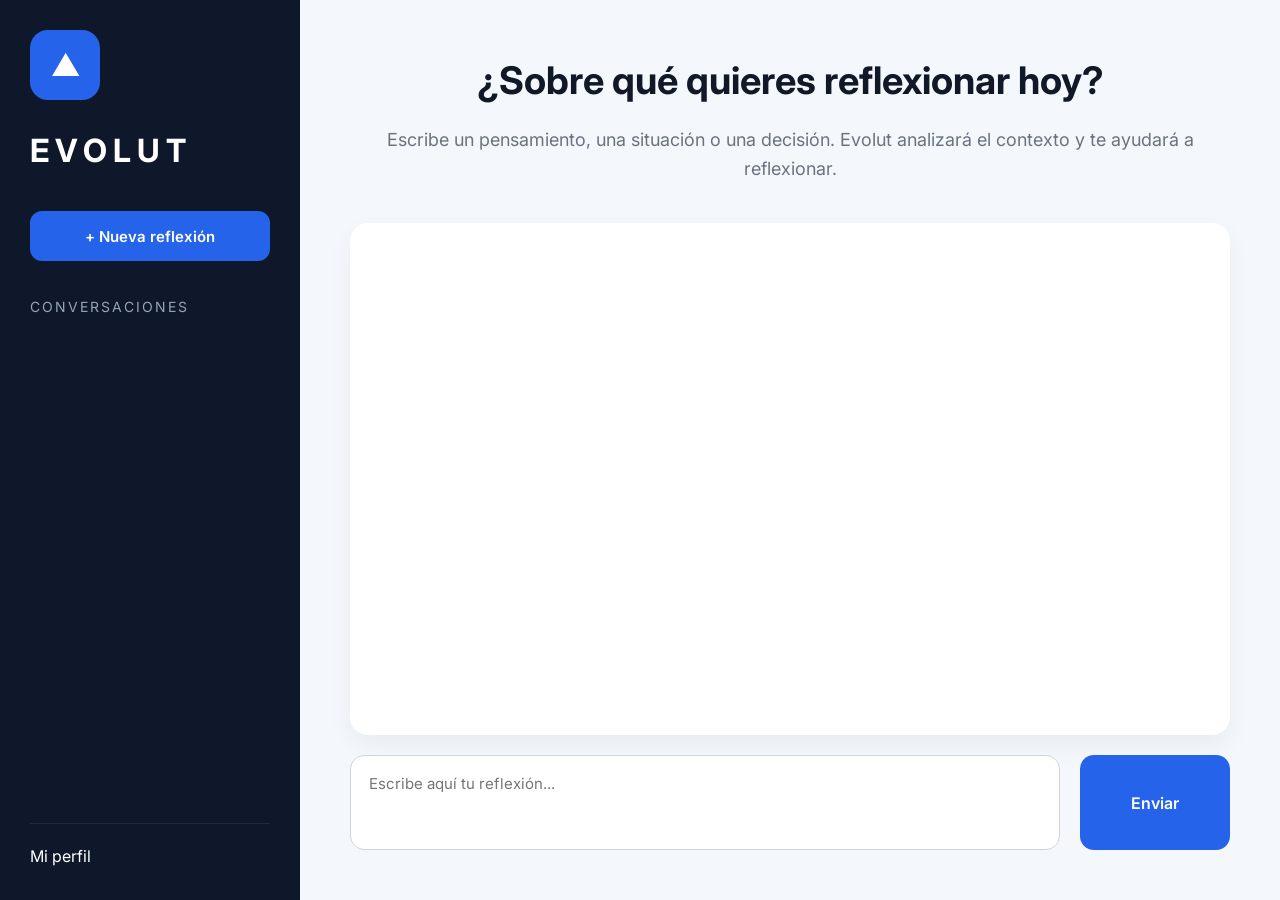
==== frontend/pages/home.html @ 34741751 "Versión 1.0 lista para despliegue" ====
<!DOCTYPE html>
<html lang="es">

<head>

    <meta charset="UTF-8">

    <meta name="viewport"
          content="width=device-width, initial-scale=1.0">

    <title>Evolut</title>

    <link rel="stylesheet" href="../css/global.css">
    <link rel="stylesheet" href="../css/components.css">
    <link rel="stylesheet" href="../css/home.css">

</head>

<body>

<div class="layout">

    <!--====================================
                SIDEBAR
    =====================================-->

    <aside class="sidebar">

        <div class="sidebar-top">

            <div class="logo">

                ▲

            </div>

            <h2>

                EVOLUT

            </h2>

            <button id="btnNueva">

                + Nueva reflexión

            </button>

            <div class="section-title">

                Conversaciones

            </div>

            <div id="listaConversaciones">

            </div>

        </div>

        <div class="sidebar-footer">

            <a href="profile.html">

                Mi perfil

            </a>

        </div>

    </aside>

    <!--====================================
                CONTENIDO
    =====================================-->

    <main class="content">

        <div class="welcome">

            <h1>

                ¿Sobre qué quieres reflexionar hoy?

            </h1>

            <p>

                Escribe un pensamiento, una situación o una decisión.
                Evolut analizará el contexto y te ayudará a reflexionar.

            </p>

        </div>

        <div
            id="chatArea"
            class="chat-area">

        </div>

        <form id="formMensaje">

            <textarea
                id="mensaje"
                placeholder="Escribe aquí tu reflexión..."
                rows="3"></textarea>

            <button
                type="submit">

                Enviar

            </button>

        </form>

    </main>

</div>

<!--====================================
            MODAL CATEGORÍAS
=====================================-->

<div id="modalCategoria" class="modal">

    <div class="modal-content">

        <h2>

            Nueva reflexión

        </h2>

        <p>

            Selecciona el área sobre la que deseas reflexionar.

        </p>

        <select id="categoriaSelect">

</select>

        <button id="btnContinuar">

            Continuar

        </button>

    </div>

</div>

<script src="../js/api.js"></script>
<script src="../js/home.js"></script>
<script src="../js/chat.js"></script>

</body>

</html>
---- frontend/css/global.css ----
@import url("https://fonts.googleapis.com/css2?family=Inter:wght@300;400;500;600;700&display=swap");
@import url("variables.css");

*{
    margin: 0;
    padding: 0;
    box-sizing: border-box;
}

html{
    scroll-behavior: smooth;
}

body{

    min-height: 100vh;

    background: var(--color-background);

    color: var(--color-text);

    font-family: var(--font-family);

    line-height: 1.6;

}

a{

    text-decoration: none;

    color: inherit;

}

ul{

    list-style: none;

}

button{

    border: none;

    outline: none;

    cursor: pointer;

    font-family: inherit;

    transition: var(--transition);

}

input,
textarea{

    border: none;

    outline: none;

    font-family: inherit;

}

img{

    display: block;

    max-width: 100%;

}

.container{

    width: min(1100px, 90%);

    margin: auto;

}
---- frontend/css/components.css ----
@import url("variables.css");

/*==================================
    BOTÓN PRINCIPAL
==================================*/

.btn-primary{

    background: var(--color-primary);

    color: white;

    padding: .9rem 1.4rem;

    border-radius: var(--radius-md);

    font-weight: 600;

    transition: var(--transition);

}

.btn-primary:hover{

    background: var(--color-primary-hover);

}


/*==================================
    BOTÓN SECUNDARIO
==================================*/

.btn-secondary{

    background: white;

    color: var(--color-primary);

    border: 1px solid var(--color-primary);

    padding: .9rem 1.4rem;

    border-radius: var(--radius-md);

    font-weight: 600;

    transition: var(--transition);

}

.btn-secondary:hover{

    background: #eef4ff;

}


/*==================================
    INPUT
==================================*/

.input{

    width:100%;

    padding:1rem;

    border:1px solid var(--color-border);

    border-radius:var(--radius-md);

    background:white;

    font-size:1rem;

    transition:var(--transition);

}

.input:focus{

    border-color:var(--color-primary);

    box-shadow:0 0 0 4px rgba(37,99,235,.12);

}


/*==================================
    CARD
==================================*/

.card{

    background:var(--color-surface);

    border-radius:var(--radius-lg);

    padding:2rem;

    box-shadow:var(--shadow-md);

}


/*==================================
    TÍTULOS
==================================*/

.title{

    font-size:2rem;

    font-weight:700;

    margin-bottom:.5rem;

}

.subtitle{

    color:var(--color-text-light);

    margin-bottom:2rem;

}


/*==================================
    ESPACIADO
==================================*/

.mt-1{

    margin-top:1rem;

}

.mt-2{

    margin-top:2rem;

}

.mt-3{

    margin-top:3rem;

}

.mb-1{

    margin-bottom:1rem;

}

.mb-2{

    margin-bottom:2rem;

}

.text-center{

    text-align:center;

}
---- frontend/css/home.css ----
@import url("variables.css");

*{
    margin:0;
    padding:0;
    box-sizing:border-box;
}

body{

    font-family:var(--font-family);

    background:#F4F7FB;

    height:100vh;

    overflow:hidden;

}

/*======================================
    LAYOUT
======================================*/

.layout{

    display:flex;

    height:100vh;

}

/*======================================
    SIDEBAR
======================================*/

.sidebar{

    width:300px;

    background:#0F172A;

    color:white;

    display:flex;

    flex-direction:column;

    justify-content:space-between;

    padding:30px;

}

.logo{

    width:70px;

    height:70px;

    border-radius:18px;

    background:#2563EB;

    display:flex;

    justify-content:center;

    align-items:center;

    font-size:30px;

    margin-bottom:25px;

}

.sidebar h2{

    font-size:32px;

    letter-spacing:6px;

    margin-bottom:35px;

}

#btnNueva{

    width:100%;

    height:50px;

    border:none;

    border-radius:12px;

    background:#2563EB;

    color:white;

    font-size:15px;

    font-weight:600;

    cursor:pointer;

    transition:.2s;

    margin-bottom:35px;

}

#btnNueva:hover{

    background:#1D4ED8;

}

.section-title{

    color:#94A3B8;

    margin-bottom:15px;

    font-size:14px;

    text-transform:uppercase;

    letter-spacing:2px;

}

.conversation{

    padding:14px 16px;

    border-radius:10px;

    cursor:pointer;

    margin-bottom:10px;

    transition:.2s;

}

.conversation:hover{

    background:#1E293B;

}

.conversation.active{

    background:#2563EB;

}

.sidebar-footer{

    border-top:1px solid rgba(255,255,255,.08);

    padding-top:20px;

}

.sidebar-footer a{

    color:white;

    text-decoration:none;

}

/*======================================
    CONTENIDO
======================================*/

.content{

    flex:1;

    display:flex;

    flex-direction:column;

    padding:50px;

}

.welcome{

    text-align:center;

    margin-bottom:40px;

}

.welcome h1{

    font-size:38px;

    color:#111827;

    margin-bottom:15px;

}

.welcome p{

    color:#6B7280;

    font-size:18px;

}

/*======================================
    CHAT
======================================*/

.chat-area{

    flex:1;

    background:white;

    border-radius:18px;

    padding:25px;

    overflow-y:auto;

    box-shadow:0 10px 25px rgba(0,0,0,.05);

}

/*======================================
    FORMULARIO
======================================*/

#formMensaje{

    display:flex;

    gap:20px;

    margin-top:20px;

}

#mensaje{

    flex:1;

    resize:none;

    border:1px solid #D1D5DB;

    border-radius:14px;

    padding:18px;

    font-size:15px;

    outline:none;

}

#mensaje:focus{

    border-color:#2563EB;

}

#formMensaje button{

    width:150px;

    border:none;

    border-radius:14px;

    background:#2563EB;

    color:white;

    font-size:16px;

    font-weight:600;

    cursor:pointer;

    transition:.2s;

}

#formMensaje button:hover{

    background:#1D4ED8;

}

/*======================================
    MENSAJES DEL CHAT
======================================*/

.mensaje{
    display:flex;
    margin-bottom:20px;
    width:100%;
}
.mensaje.usuario{
    justify-content:flex-end;
}
.mensaje.ia{
    justify-content:flex-start;
}
.burbuja{
    max-width:75%;
    padding:16px 18px;
    border-radius:18px;
    line-height:1.6;
    font-size:15px;
    white-space:pre-wrap;
    word-wrap:break-word;
    box-shadow:0 2px 8px rgba(0,0,0,.08);
}
.usuario .burbuja{
    background:#2563EB;
    color:white;
    border-bottom-right-radius:6px;
}
.ia .burbuja{
    background:#F3F4F6;
    color:#111827;
    border-bottom-left-radius:6px;
}
.chat-area{
    display:flex;
    flex-direction:column;
    gap:10px;
}

/*======================================
    MODAL CATEGORÍAS
======================================*/

.modal{

    position:fixed;

    top:0;
    left:0;

    width:100%;
    height:100%;

    background:rgba(0,0,0,.45);

    display:none;

    justify-content:center;
    align-items:center;

    z-index:999;

}

.modal.active{

    display:flex;

}

.modal-content{

    width:420px;

    background:white;

    border-radius:18px;

    padding:30px;

    box-shadow:0 20px 50px rgba(0,0,0,.2);

}

.modal-content h2{

    margin-bottom:10px;

}

.modal-content p{

    margin-bottom:20px;

    color:#6B7280;

}

#categoriaSelect{

    width:100%;

    height:50px;

    border:1px solid #D1D5DB;

    border-radius:10px;

    padding:0 15px;

    margin-bottom:20px;

    font-size:15px;

}

#btnContinuar{

    width:100%;

    height:50px;

    border:none;

    border-radius:10px;

    background:#2563EB;

    color:white;

    font-size:16px;

    cursor:pointer;

}

#btnContinuar:hover{

    background:#1D4ED8;

}
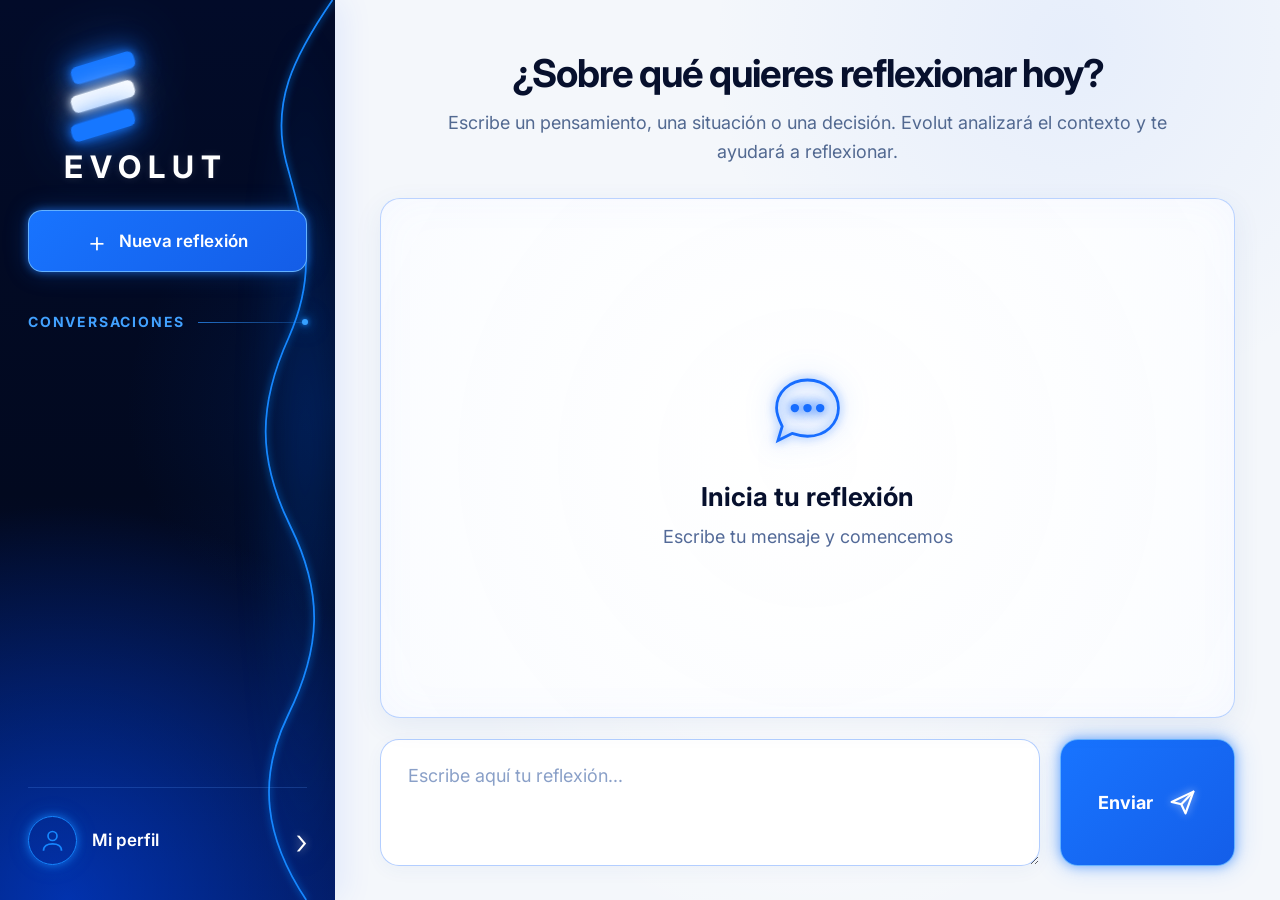
==== commit ae3e51f8: "Mejora diseño visual del Home" ====
--- a/frontend/pages/home.html
+++ b/frontend/pages/home.html
@@ -5,8 +5,9 @@
 
     <meta charset="UTF-8">
 
-    <meta name="viewport"
-          content="width=device-width, initial-scale=1.0">
+    <meta
+        name="viewport"
+        content="width=device-width, initial-scale=1.0">
 
     <title>Evolut</title>
 
@@ -16,146 +17,454 @@
 
 </head>
 
+
 <body>
 
-<div class="layout">
-
-    <!--====================================
-                SIDEBAR
-    =====================================-->
-
-    <aside class="sidebar">
-
-        <div class="sidebar-top">
-
-            <div class="logo">
-
-                ▲
+    <div class="layout">
+
+
+        <!-- =====================================================
+             SIDEBAR
+        ====================================================== -->
+
+        <aside class="sidebar">
+
+
+            <!-- LÍNEA LUMINOSA LATERAL -->
+
+            <svg
+                class="sidebar-light-line"
+                viewBox="0 0 120 1000"
+                preserveAspectRatio="none"
+                aria-hidden="true">
+
+                <defs>
+
+                    <filter
+                        id="sidebarGlow"
+                        x="-100%"
+                        y="-20%"
+                        width="300%"
+                        height="140%">
+
+                        <feGaussianBlur
+                            stdDeviation="4"
+                            result="blur">
+                        </feGaussianBlur>
+
+                        <feMerge>
+
+                            <feMergeNode in="blur"></feMergeNode>
+
+                            <feMergeNode in="SourceGraphic"></feMergeNode>
+
+                        </feMerge>
+
+                    </filter>
+
+                </defs>
+
+
+                <path
+                    d="
+                    M 108 0
+                    C 62 65, 38 115, 55 180
+                    C 76 255, 92 300, 58 375
+                    C 23 450, 22 510, 60 585
+                    C 98 660, 95 720, 57 795
+                    C 22 865, 30 930, 78 1000
+                    "
+                    fill="none"
+                    stroke="#1687ff"
+                    stroke-width="2"
+                    filter="url(#sidebarGlow)">
+                </path>
+
+            </svg>
+
+
+            <!-- BRILLO GENERAL DEL SIDEBAR -->
+
+            <div class="sidebar-glow"></div>
+
+
+            <!-- CONTENIDO DEL SIDEBAR -->
+
+            <div class="sidebar-content">
+
+
+                <!-- =================================================
+                     LOGO
+                ================================================== -->
+
+                <div class="home-logo">
+
+                    <svg
+                        class="evolut-logo"
+                        viewBox="0 0 100 100"
+                        aria-label="Evolut">
+
+
+                        <!-- BARRA SUPERIOR -->
+
+                        <rect
+                            class="logo-blue"
+                            x="22"
+                            y="20"
+                            width="52"
+                            height="14"
+                            rx="5"
+                            transform="rotate(-17 48 27)">
+                        </rect>
+
+
+                        <!-- BARRA CENTRAL -->
+
+                        <rect
+                            class="logo-white"
+                            x="22"
+                            y="43"
+                            width="52"
+                            height="14"
+                            rx="5"
+                            transform="rotate(-17 48 50)">
+                        </rect>
+
+
+                        <!-- BARRA INFERIOR -->
+
+                        <rect
+                            class="logo-blue"
+                            x="22"
+                            y="66"
+                            width="52"
+                            height="14"
+                            rx="5"
+                            transform="rotate(-17 48 73)">
+                        </rect>
+
+                    </svg>
+
+
+                    <div class="logo-text">
+                        EVOLUT
+                    </div>
+
+                </div>
+
+
+                <!-- =================================================
+                     NUEVA REFLEXIÓN
+                ================================================== -->
+
+                <button
+                    id="btnNueva"
+                    class="new-reflection-btn">
+
+                    <span class="plus">
+                        +
+                    </span>
+
+                    <span>
+                        Nueva reflexión
+                    </span>
+
+                </button>
+
+
+                <!-- =================================================
+                     TÍTULO CONVERSACIONES
+                ================================================== -->
+
+                <div class="conversation-header">
+
+                    <span>
+                        CONVERSACIONES
+                    </span>
+
+                    <div class="conversation-line">
+
+                        <span></span>
+
+                    </div>
+
+                </div>
+
+
+                <!-- =================================================
+                     LISTA DE CONVERSACIONES
+
+                     home.js seguirá llenando este contenedor
+                ================================================== -->
+
+                <div
+                    id="listaConversaciones"
+                    class="conversation-list">
+
+                </div>
+
 
             </div>
 
+
+            <!-- =================================================
+                 PERFIL
+            ================================================== -->
+
+            <div class="sidebar-profile">
+
+                <a href="profile.html">
+
+
+                    <div class="profile-icon">
+
+                        <svg
+                            viewBox="0 0 24 24"
+                            aria-hidden="true">
+
+                            <circle
+                                cx="12"
+                                cy="8"
+                                r="4">
+                            </circle>
+
+                            <path
+                                d="M4 21c0-4 3.5-6 8-6s8 2 8 6">
+                            </path>
+
+                        </svg>
+
+                    </div>
+
+
+                    <span>
+                        Mi perfil
+                    </span>
+
+
+                    <span class="profile-arrow">
+                        ›
+                    </span>
+
+                </a>
+
+            </div>
+
+
+        </aside>
+
+
+        <!-- =====================================================
+             CONTENIDO PRINCIPAL
+        ====================================================== -->
+
+        <main class="content">
+
+
+            <!-- =================================================
+                 ENCABEZADO
+            ================================================== -->
+
+            <section class="welcome">
+
+                <h1>
+                    ¿Sobre qué quieres reflexionar hoy?
+                </h1>
+
+                <p>
+                    Escribe un pensamiento, una situación o una decisión.
+                    Evolut analizará el contexto y te ayudará a reflexionar.
+                </p>
+
+            </section>
+
+
+            <!-- =================================================
+                 ÁREA DEL CHAT
+            ================================================== -->
+
+            <section
+                id="chatArea"
+                class="chat-area">
+
+
+                <!-- ESTADO INICIAL -->
+
+                <div
+                    id="emptyState"
+                    class="empty-state">
+
+
+                    <!-- ICONO DE CHAT -->
+
+                    <div class="empty-chat-icon">
+
+                        <svg
+                            viewBox="0 0 64 64"
+                            aria-hidden="true">
+
+                            <path
+                                d="M10 31c0-11 9-20 22-20s22 9 22 20-9 20-22 20c-4 0-8-1-11-2l-10 5 3-10c-2-4-4-8-4-13z">
+                            </path>
+
+                            <circle
+                                cx="23"
+                                cy="31"
+                                r="3">
+                            </circle>
+
+                            <circle
+                                cx="32"
+                                cy="31"
+                                r="3">
+                            </circle>
+
+                            <circle
+                                cx="41"
+                                cy="31"
+                                r="3">
+                            </circle>
+
+                        </svg>
+
+                    </div>
+
+
+                    <h2>
+                        Inicia tu reflexión
+                    </h2>
+
+
+                    <p>
+                        Escribe tu mensaje y comencemos
+                    </p>
+
+
+                </div>
+
+
+            </section>
+
+
+            <!-- =================================================
+                 FORMULARIO DE MENSAJE
+            ================================================== -->
+
+            <form
+                id="formMensaje"
+                class="message-form">
+
+
+                <textarea
+                    id="mensaje"
+                    placeholder="Escribe aquí tu reflexión..."
+                    rows="3"></textarea>
+
+
+                <button
+                    type="submit"
+                    class="send-button">
+
+
+                    <span>
+                        Enviar
+                    </span>
+
+
+                    <!-- ICONO AVIÓN -->
+
+                    <svg
+                        viewBox="0 0 24 24"
+                        aria-hidden="true">
+
+                        <path
+                            d="M3 11.5L21 3l-6.5 18-3.5-7.5L3 11.5z">
+                        </path>
+
+                        <path
+                            d="M11 13.5L21 3">
+                        </path>
+
+                    </svg>
+
+
+                </button>
+
+
+            </form>
+
+
+        </main>
+
+
+    </div>
+
+
+    <!-- =========================================================
+         MODAL NUEVA REFLEXIÓN
+    ========================================================== -->
+
+    <div
+        id="modalCategoria"
+        class="modal">
+
+
+        <div class="modal-content">
+
+
+            <!-- CERRAR -->
+
+            <button
+                type="button"
+                class="modal-close"
+                onclick="document.getElementById('modalCategoria').classList.remove('active')">
+
+                ×
+
+            </button>
+
+
             <h2>
-
-                EVOLUT
-
+                Nueva reflexión
             </h2>
 
-            <button id="btnNueva">
-
-                + Nueva reflexión
+
+            <p>
+                Selecciona el área sobre la que deseas reflexionar.
+            </p>
+
+
+            <select id="categoriaSelect">
+
+                <option value="">
+                    Seleccione una categoría
+                </option>
+
+            </select>
+
+
+            <button
+                id="btnContinuar"
+                class="modal-button">
+
+                Continuar
 
             </button>
 
-            <div class="section-title">
-
-                Conversaciones
-
-            </div>
-
-            <div id="listaConversaciones">
-
-            </div>
 
         </div>
 
-        <div class="sidebar-footer">
-
-            <a href="profile.html">
-
-                Mi perfil
-
-            </a>
-
-        </div>
-
-    </aside>
-
-    <!--====================================
-                CONTENIDO
-    =====================================-->
-
-    <main class="content">
-
-        <div class="welcome">
-
-            <h1>
-
-                ¿Sobre qué quieres reflexionar hoy?
-
-            </h1>
-
-            <p>
-
-                Escribe un pensamiento, una situación o una decisión.
-                Evolut analizará el contexto y te ayudará a reflexionar.
-
-            </p>
-
-        </div>
-
-        <div
-            id="chatArea"
-            class="chat-area">
-
-        </div>
-
-        <form id="formMensaje">
-
-            <textarea
-                id="mensaje"
-                placeholder="Escribe aquí tu reflexión..."
-                rows="3"></textarea>
-
-            <button
-                type="submit">
-
-                Enviar
-
-            </button>
-
-        </form>
-
-    </main>
-
-</div>
-
-<!--====================================
-            MODAL CATEGORÍAS
-=====================================-->
-
-<div id="modalCategoria" class="modal">
-
-    <div class="modal-content">
-
-        <h2>
-
-            Nueva reflexión
-
-        </h2>
-
-        <p>
-
-            Selecciona el área sobre la que deseas reflexionar.
-
-        </p>
-
-        <select id="categoriaSelect">
-
-</select>
-
-        <button id="btnContinuar">
-
-            Continuar
-
-        </button>
 
     </div>
 
-</div>
-
-<script src="../js/api.js"></script>
-<script src="../js/home.js"></script>
-<script src="../js/chat.js"></script>
+
+    <!-- =========================================================
+         JAVASCRIPT
+    ========================================================== -->
+
+    <script src="../js/api.js"></script>
+    <script src="../js/home.js"></script>
+
 
 </body>
 
--- a/frontend/css/home.css
+++ b/frontend/css/home.css
@@ -1,445 +1,1411 @@
 @import url("variables.css");
 
-*{
-    margin:0;
-    padding:0;
-    box-sizing:border-box;
-}
-
-body{
-
-    font-family:var(--font-family);
-
-    background:#F4F7FB;
-
-    height:100vh;
-
-    overflow:hidden;
-
-}
-
-/*======================================
-    LAYOUT
-======================================*/
-
-.layout{
-
-    display:flex;
-
-    height:100vh;
-
-}
-
-/*======================================
-    SIDEBAR
-======================================*/
-
-.sidebar{
-
-    width:300px;
-
-    background:#0F172A;
-
-    color:white;
-
-    display:flex;
-
-    flex-direction:column;
-
-    justify-content:space-between;
-
-    padding:30px;
-
-}
-
-.logo{
-
-    width:70px;
-
-    height:70px;
-
-    border-radius:18px;
-
-    background:#2563EB;
-
-    display:flex;
-
-    justify-content:center;
-
-    align-items:center;
-
-    font-size:30px;
-
-    margin-bottom:25px;
-
-}
-
-.sidebar h2{
-
-    font-size:32px;
-
-    letter-spacing:6px;
-
-    margin-bottom:35px;
-
-}
-
-#btnNueva{
-
-    width:100%;
-
-    height:50px;
-
-    border:none;
-
-    border-radius:12px;
-
-    background:#2563EB;
-
-    color:white;
-
-    font-size:15px;
-
-    font-weight:600;
-
-    cursor:pointer;
-
-    transition:.2s;
-
-    margin-bottom:35px;
-
-}
-
-#btnNueva:hover{
-
-    background:#1D4ED8;
-
-}
-
-.section-title{
-
-    color:#94A3B8;
-
-    margin-bottom:15px;
-
-    font-size:14px;
-
-    text-transform:uppercase;
-
-    letter-spacing:2px;
-
-}
-
-.conversation{
-
-    padding:14px 16px;
-
-    border-radius:10px;
-
-    cursor:pointer;
-
-    margin-bottom:10px;
-
-    transition:.2s;
-
-}
-
-.conversation:hover{
-
-    background:#1E293B;
-
-}
-
-.conversation.active{
-
-    background:#2563EB;
-
-}
-
-.sidebar-footer{
-
-    border-top:1px solid rgba(255,255,255,.08);
-
-    padding-top:20px;
-
-}
-
-.sidebar-footer a{
-
-    color:white;
-
-    text-decoration:none;
-
-}
-
-/*======================================
-    CONTENIDO
-======================================*/
-
-.content{
-
-    flex:1;
-
-    display:flex;
-
-    flex-direction:column;
-
-    padding:50px;
-
-}
-
-.welcome{
-
-    text-align:center;
-
-    margin-bottom:40px;
-
-}
-
-.welcome h1{
-
-    font-size:38px;
-
-    color:#111827;
-
-    margin-bottom:15px;
-
-}
-
-.welcome p{
-
-    color:#6B7280;
-
-    font-size:18px;
-
-}
-
-/*======================================
-    CHAT
-======================================*/
-
-.chat-area{
-
-    flex:1;
-
-    background:white;
-
-    border-radius:18px;
-
-    padding:25px;
-
-    overflow-y:auto;
-
-    box-shadow:0 10px 25px rgba(0,0,0,.05);
-
-}
-
-/*======================================
-    FORMULARIO
-======================================*/
-
-#formMensaje{
-
-    display:flex;
-
-    gap:20px;
-
-    margin-top:20px;
-
-}
-
-#mensaje{
-
-    flex:1;
-
-    resize:none;
-
-    border:1px solid #D1D5DB;
-
-    border-radius:14px;
-
-    padding:18px;
-
-    font-size:15px;
-
-    outline:none;
-
-}
-
-#mensaje:focus{
-
-    border-color:#2563EB;
-
-}
-
-#formMensaje button{
-
-    width:150px;
-
-    border:none;
-
-    border-radius:14px;
-
-    background:#2563EB;
-
-    color:white;
-
-    font-size:16px;
-
-    font-weight:600;
-
-    cursor:pointer;
-
-    transition:.2s;
-
-}
-
-#formMensaje button:hover{
-
-    background:#1D4ED8;
-
-}
-
-/*======================================
-    MENSAJES DEL CHAT
-======================================*/
-
-.mensaje{
-    display:flex;
-    margin-bottom:20px;
-    width:100%;
-}
-.mensaje.usuario{
-    justify-content:flex-end;
-}
-.mensaje.ia{
-    justify-content:flex-start;
-}
-.burbuja{
-    max-width:75%;
-    padding:16px 18px;
-    border-radius:18px;
-    line-height:1.6;
-    font-size:15px;
-    white-space:pre-wrap;
-    word-wrap:break-word;
-    box-shadow:0 2px 8px rgba(0,0,0,.08);
-}
-.usuario .burbuja{
-    background:#2563EB;
-    color:white;
-    border-bottom-right-radius:6px;
-}
-.ia .burbuja{
-    background:#F3F4F6;
-    color:#111827;
-    border-bottom-left-radius:6px;
-}
-.chat-area{
-    display:flex;
-    flex-direction:column;
-    gap:10px;
-}
-
-/*======================================
-    MODAL CATEGORÍAS
-======================================*/
-
-.modal{
-
-    position:fixed;
-
-    top:0;
-    left:0;
-
-    width:100%;
-    height:100%;
-
-    background:rgba(0,0,0,.45);
-
-    display:none;
-
-    justify-content:center;
-    align-items:center;
-
-    z-index:999;
-
-}
-
-.modal.active{
-
-    display:flex;
-
-}
-
-.modal-content{
-
-    width:420px;
-
-    background:white;
-
-    border-radius:18px;
-
-    padding:30px;
-
-    box-shadow:0 20px 50px rgba(0,0,0,.2);
-
-}
-
-.modal-content h2{
-
-    margin-bottom:10px;
-
-}
-
-.modal-content p{
-
-    margin-bottom:20px;
-
-    color:#6B7280;
-
-}
-
-#categoriaSelect{
-
-    width:100%;
-
-    height:50px;
-
-    border:1px solid #D1D5DB;
-
-    border-radius:10px;
-
-    padding:0 15px;
-
-    margin-bottom:20px;
-
-    font-size:15px;
-
-}
-
-#btnContinuar{
-
-    width:100%;
-
-    height:50px;
-
-    border:none;
-
-    border-radius:10px;
-
-    background:#2563EB;
-
-    color:white;
-
-    font-size:16px;
-
-    cursor:pointer;
-
-}
-
-#btnContinuar:hover{
-
-    background:#1D4ED8;
+
+/* =========================================================
+   LAYOUT GENERAL
+========================================================= */
+
+body {
+
+    background:
+        radial-gradient(
+            circle at 80% 10%,
+            rgba(70, 130, 255, .08),
+            transparent 35%
+        ),
+        #F4F7FB;
+
+    min-height: 100vh;
+
+    overflow: hidden;
+
+}
+
+
+.layout {
+
+    display: flex;
+
+    width: 100%;
+
+    height: 100vh;
+
+}
+
+
+/* =========================================================
+   SIDEBAR
+========================================================= */
+
+.sidebar {
+
+    position: relative;
+
+    width: 335px;
+
+    height: 100vh;
+
+    flex-shrink: 0;
+
+    display: flex;
+
+    flex-direction: column;
+
+    justify-content: space-between;
+
+    overflow: hidden;
+
+    padding: 34px 28px 26px;
+
+    background:
+        radial-gradient(
+            circle at 20% 100%,
+            rgba(0, 75, 255, .55),
+            transparent 42%
+        ),
+        radial-gradient(
+            circle at 100% 45%,
+            rgba(0, 65, 180, .16),
+            transparent 35%
+        ),
+        linear-gradient(
+            180deg,
+            #020B29 0%,
+            #02091F 55%,
+            #03144B 100%
+        );
+
+    color: white;
+
+    box-shadow:
+        8px 0 30px rgba(0, 80, 255, .08);
+
+}
+
+
+/* =========================================================
+   BRILLO LATERAL
+========================================================= */
+
+.sidebar-glow {
+
+    position: absolute;
+
+    top: 0;
+
+    right: -30px;
+
+    width: 120px;
+
+    height: 100%;
+
+    pointer-events: none;
+
+    background:
+        radial-gradient(
+            ellipse at center,
+            rgba(0, 100, 255, .18),
+            transparent 68%
+        );
+
+    filter: blur(12px);
+
+    z-index: 1;
+
+}
+
+
+/* =========================================================
+   LÍNEA CURVA LUMINOSA
+========================================================= */
+
+.sidebar-light-line {
+
+    position: absolute;
+
+    top: 0;
+
+    right: -8px;
+
+    width: 105px;
+
+    height: 100%;
+
+    pointer-events: none;
+
+    overflow: visible;
+
+    z-index: 3;
+
+}
+
+
+/* =========================================================
+   CONTENIDO SIDEBAR
+========================================================= */
+
+.sidebar-content {
+
+    position: relative;
+
+    z-index: 5;
+
+    display: flex;
+
+    flex-direction: column;
+
+    min-height: 0;
+
+}
+
+
+/* =========================================================
+   LOGO
+========================================================= */
+
+.home-logo {
+
+    width: 170px;
+
+    margin-left: 5px;
+
+    margin-bottom: 28px;
+
+    display: flex;
+
+    flex-direction: column;
+
+    align-items: flex-start;
+
+    position: relative;
+
+    z-index: 10;
+
+}
+
+
+.evolut-logo {
+
+    width: 145px;
+
+    height: 125px;
+
+    overflow: visible;
+
+}
+
+
+/* BARRAS AZULES */
+
+.evolut-logo .logo-blue {
+
+    fill: #1677FF;
+
+    filter:
+        drop-shadow(0 0 4px rgba(22, 119, 255, .95))
+        drop-shadow(0 0 10px rgba(22, 119, 255, .8))
+        drop-shadow(0 0 20px rgba(22, 119, 255, .4));
+
+}
+
+
+/* BARRA BLANCA */
+
+.evolut-logo .logo-white {
+
+    fill: #FFFFFF;
+
+    filter:
+        drop-shadow(0 0 4px rgba(255, 255, 255, .95))
+        drop-shadow(0 0 10px rgba(255, 255, 255, .5));
+
+}
+
+
+/* TEXTO EVOLUT */
+
+.logo-text {
+
+    margin-top: -8px;
+
+    margin-left: 31px;
+
+    color: #FFFFFF;
+
+    font-size: 31px;
+
+    font-weight: 700;
+
+    letter-spacing: 7px;
+
+    line-height: 1;
+
+    text-shadow:
+        0 0 8px rgba(255,255,255,.12);
+
+}
+
+
+/* =========================================================
+   BOTÓN NUEVA REFLEXIÓN
+========================================================= */
+
+.new-reflection-btn {
+
+    width: 100%;
+
+    height: 62px;
+
+    display: flex;
+
+    align-items: center;
+
+    justify-content: center;
+
+    gap: 13px;
+
+    margin-bottom: 39px;
+
+    border-radius: 14px;
+
+    background:
+        linear-gradient(
+            135deg,
+            #1874FF,
+            #145DE7
+        );
+
+    color: white;
+
+    font-size: 17px;
+
+    font-weight: 600;
+
+    border: 1px solid rgba(104, 181, 255, .95);
+
+    box-shadow:
+        0 0 9px rgba(30, 125, 255, .65),
+        0 0 25px rgba(30, 125, 255, .25);
+
+    transition:
+        transform .2s ease,
+        box-shadow .2s ease,
+        background .2s ease;
+
+}
+
+
+.new-reflection-btn:hover {
+
+    transform: translateY(-2px);
+
+    background:
+        linear-gradient(
+            135deg,
+            #2480FF,
+            #1764F0
+        );
+
+    box-shadow:
+        0 0 14px rgba(30, 135, 255, .85),
+        0 0 32px rgba(30, 125, 255, .35);
+
+}
+
+
+.new-reflection-btn .plus {
+
+    font-size: 29px;
+
+    font-weight: 300;
+
+    line-height: 1;
+
+}
+
+
+/* =========================================================
+   CABECERA CONVERSACIONES
+========================================================= */
+
+.conversation-header {
+
+    display: flex;
+
+    align-items: center;
+
+    width: 100%;
+
+    margin-bottom: 18px;
+
+    color: #42A1FF;
+
+    font-size: 14px;
+
+    font-weight: 700;
+
+    letter-spacing: 1.8px;
+
+}
+
+
+.conversation-line {
+
+    position: relative;
+
+    flex: 1;
+
+    height: 1px;
+
+    margin-left: 13px;
+
+    background:
+        linear-gradient(
+            90deg,
+            rgba(43, 144, 255, .75),
+            rgba(43, 144, 255, .18)
+        );
+
+}
+
+
+.conversation-line span {
+
+    position: absolute;
+
+    right: -1px;
+
+    top: 50%;
+
+    width: 6px;
+
+    height: 6px;
+
+    transform: translateY(-50%);
+
+    border-radius: 50%;
+
+    background: #36A0FF;
+
+    box-shadow:
+        0 0 5px #1687FF,
+        0 0 12px #1687FF,
+        0 0 22px rgba(22, 135, 255, .9);
+
+}
+
+
+/* =========================================================
+   LISTA DE CONVERSACIONES
+========================================================= */
+
+.conversation-list {
+
+    display: flex;
+
+    flex-direction: column;
+
+    gap: 5px;
+
+    overflow-y: auto;
+
+    padding-right: 5px;
+
+}
+
+
+.conversation-list::-webkit-scrollbar {
+
+    width: 4px;
+
+}
+
+
+.conversation-list::-webkit-scrollbar-thumb {
+
+    background: rgba(30, 130, 255, .35);
+
+    border-radius: 10px;
+
+}
+
+
+/* =========================================================
+   CONVERSACIÓN
+========================================================= */
+
+.conversation {
+
+    position: relative;
+
+    min-height: 58px;
+
+    display: flex;
+
+    align-items: center;
+
+    gap: 14px;
+
+    padding: 10px 13px;
+
+    border-radius: 13px;
+
+    color: #FFFFFF;
+
+    font-size: 16px;
+
+    font-weight: 500;
+
+    cursor: pointer;
+
+    transition:
+        background .2s ease,
+        transform .2s ease,
+        box-shadow .2s ease;
+
+}
+
+
+.conversation::before {
+
+    content: "";
+
+    width: 25px;
+
+    height: 21px;
+
+    flex-shrink: 0;
+
+    border: 2px solid #1489FF;
+
+    border-radius: 50%;
+
+    box-shadow:
+        0 0 6px rgba(20, 137, 255, .55);
+
+}
+
+
+.conversation::after {
+
+    content: "";
+
+    position: absolute;
+
+    left: 16px;
+
+    top: 39px;
+
+    width: 7px;
+
+    height: 7px;
+
+    border-left: 2px solid #1489FF;
+
+    border-bottom: 2px solid #1489FF;
+
+    transform: skew(-20deg);
+
+}
+
+
+.conversation:hover {
+
+    background: rgba(30, 120, 255, .09);
+
+    transform: translateX(3px);
+
+}
+
+
+.conversation.active {
+
+    background:
+        linear-gradient(
+            90deg,
+            rgba(17, 94, 255, .26),
+            rgba(17, 94, 255, .08)
+        );
+
+    box-shadow:
+        inset 0 0 0 1px rgba(30, 135, 255, .95),
+        0 0 15px rgba(0, 110, 255, .18);
+
+}
+
+
+/* =========================================================
+   PERFIL
+========================================================= */
+
+.sidebar-profile {
+
+    position: relative;
+
+    z-index: 6;
+
+    padding-top: 19px;
+
+    border-top:
+        1px solid rgba(87, 154, 255, .22);
+
+}
+
+
+.sidebar-profile a {
+
+    display: flex;
+
+    align-items: center;
+
+    gap: 15px;
+
+    width: 100%;
+
+    min-height: 67px;
+
+    color: white;
+
+    font-size: 17px;
+
+    font-weight: 600;
+
+}
+
+
+.profile-icon {
+
+    width: 49px;
+
+    height: 49px;
+
+    display: flex;
+
+    align-items: center;
+
+    justify-content: center;
+
+    border: 1px solid #1687FF;
+
+    border-radius: 50%;
+
+    box-shadow:
+        0 0 8px rgba(22, 135, 255, .7),
+        0 0 20px rgba(22, 135, 255, .25);
+
+}
+
+
+.profile-icon svg {
+
+    width: 27px;
+
+    height: 27px;
+
+    fill: none;
+
+    stroke: #1687FF;
+
+    stroke-width: 1.5;
+
+}
+
+
+.profile-arrow {
+
+    margin-left: auto;
+
+    color: white;
+
+    font-size: 36px;
+
+    font-weight: 300;
+
+    line-height: 1;
+
+    text-shadow:
+        0 0 8px rgba(255,255,255,.5);
+
+}
+
+
+/* =========================================================
+   CONTENIDO PRINCIPAL
+========================================================= */
+
+.content {
+
+    flex: 1;
+
+    min-width: 0;
+
+    height: 100vh;
+
+    display: flex;
+
+    flex-direction: column;
+
+    padding: 50px 45px 34px;
+
+    background:
+        radial-gradient(
+            circle at 78% 5%,
+            rgba(91, 145, 255, .09),
+            transparent 32%
+        ),
+        radial-gradient(
+            circle at 50% 65%,
+            rgba(255, 255, 255, .95),
+            transparent 48%
+        ),
+        #F4F7FB;
+
+}
+
+
+/* =========================================================
+   WELCOME
+========================================================= */
+
+.welcome {
+
+    flex-shrink: 0;
+
+    text-align: center;
+
+    margin: 0 auto 31px;
+
+    max-width: 900px;
+
+}
+
+
+.welcome h1 {
+
+    margin: 0 0 13px;
+
+    color: #07102D;
+
+    font-size: clamp(30px, 3vw, 43px);
+
+    font-weight: 700;
+
+    line-height: 1.2;
+
+    letter-spacing: -1.2px;
+
+}
+
+
+.welcome p {
+
+    max-width: 790px;
+
+    margin: auto;
+
+    color: #526991;
+
+    font-size: 18px;
+
+    line-height: 1.6;
+
+}
+
+
+/* =========================================================
+   CHAT AREA
+========================================================= */
+
+.chat-area {
+
+    position: relative;
+
+    flex: 1;
+
+    min-height: 0;
+
+    width: 100%;
+
+    overflow-y: auto;
+
+    padding: 30px;
+
+    border: 1px solid rgba(153, 190, 255, .65);
+
+    border-radius: 20px;
+
+    background:
+        radial-gradient(
+            circle at center,
+            rgba(255, 255, 255, .98),
+            rgba(250, 252, 255, .96)
+        );
+
+    box-shadow:
+        inset 0 0 45px rgba(105, 150, 255, .045),
+        0 8px 28px rgba(48, 93, 165, .08);
+
+}
+
+
+.chat-area::-webkit-scrollbar {
+
+    width: 6px;
+
+}
+
+
+.chat-area::-webkit-scrollbar-thumb {
+
+    background: rgba(40, 110, 220, .22);
+
+    border-radius: 10px;
+
+}
+
+
+/* =========================================================
+   ESTADO VACÍO
+========================================================= */
+
+.empty-state {
+
+    position: absolute;
+
+    top: 50%;
+
+    left: 50%;
+
+    transform: translate(-50%, -50%);
+
+    width: 100%;
+
+    text-align: center;
+
+    display: flex;
+
+    flex-direction: column;
+
+    align-items: center;
+
+    justify-content: center;
+
+    pointer-events: none;
+
+}
+
+
+.empty-chat-icon {
+
+    margin-bottom: 14px;
+
+}
+
+
+.empty-chat-icon svg {
+
+    width: 90px;
+
+    height: 90px;
+
+    overflow: visible;
+
+    fill: none;
+
+    stroke: #176DFF;
+
+    stroke-width: 2;
+
+    filter:
+        drop-shadow(0 0 5px rgba(22, 109, 255, .65))
+        drop-shadow(0 0 14px rgba(22, 109, 255, .3));
+
+}
+
+
+.empty-chat-icon circle {
+
+    fill: #176DFF;
+
+    stroke: none;
+
+    filter:
+        drop-shadow(0 0 5px rgba(22, 109, 255, .75));
+
+}
+
+
+.empty-state h2 {
+
+    margin: 0 0 5px;
+
+    color: #07102D;
+
+    font-size: 26px;
+
+    font-weight: 700;
+
+}
+
+
+.empty-state p {
+
+    margin: 0;
+
+    color: #536A98;
+
+    font-size: 18px;
+
+}
+
+
+/* =========================================================
+   MENSAJES DEL CHAT
+========================================================= */
+
+.mensaje {
+
+    display: flex;
+
+    width: 100%;
+
+    margin-bottom: 20px;
+
+}
+
+
+.mensaje.usuario {
+
+    justify-content: flex-end;
+
+}
+
+
+.mensaje.ia {
+
+    justify-content: flex-start;
+
+}
+
+
+.burbuja {
+
+    max-width: 75%;
+
+    padding: 15px 18px;
+
+    border-radius: 18px;
+
+    font-size: 15px;
+
+    line-height: 1.6;
+
+    white-space: pre-wrap;
+
+    word-wrap: break-word;
+
+    box-shadow:
+        0 3px 10px rgba(0,0,0,.07);
+
+}
+
+
+.usuario .burbuja {
+
+    background: #176DFF;
+
+    color: white;
+
+    border-bottom-right-radius: 6px;
+
+}
+
+
+.ia .burbuja {
+
+    background: #F0F3F8;
+
+    color: #111827;
+
+    border-bottom-left-radius: 6px;
+
+}
+
+
+/* =========================================================
+   FORMULARIO
+========================================================= */
+
+.message-form {
+
+    flex-shrink: 0;
+
+    display: flex;
+
+    align-items: stretch;
+
+    gap: 20px;
+
+    width: 100%;
+
+    margin-top: 21px;
+
+}
+
+
+#mensaje {
+
+    flex: 1;
+
+    min-width: 0;
+
+    min-height: 120px;
+
+    resize: vertical;
+
+    padding: 22px 27px;
+
+    border: 1px solid rgba(147, 186, 255, .7);
+
+    border-radius: 19px;
+
+    background: rgba(255, 255, 255, .92);
+
+    color: #111827;
+
+    font-family: inherit;
+
+    font-size: 18px;
+
+    line-height: 1.5;
+
+    outline: none;
+
+    box-shadow:
+        0 5px 18px rgba(47, 92, 160, .045);
+
+    transition:
+        border .2s ease,
+        box-shadow .2s ease;
+
+}
+
+
+#mensaje::placeholder {
+
+    color: #8AA0C8;
+
+}
+
+
+#mensaje:focus {
+
+    border-color: #3284FF;
+
+    box-shadow:
+        0 0 0 3px rgba(50, 132, 255, .08),
+        0 6px 20px rgba(47, 92, 160, .07);
+
+}
+
+
+/* =========================================================
+   BOTÓN ENVIAR
+========================================================= */
+
+.send-button {
+
+    width: 175px;
+
+    min-width: 175px;
+
+    min-height: 120px;
+
+    display: flex;
+
+    align-items: center;
+
+    justify-content: center;
+
+    gap: 15px;
+
+    border-radius: 18px;
+
+    background:
+        linear-gradient(
+            135deg,
+            #1874FF,
+            #145EE9
+        );
+
+    color: white;
+
+    border: 1px solid rgba(105, 182, 255, .95);
+
+    font-family: inherit;
+
+    font-size: 18px;
+
+    font-weight: 700;
+
+    cursor: pointer;
+
+    box-shadow:
+        0 0 12px rgba(28, 120, 255, .58),
+        0 0 28px rgba(28, 120, 255, .24);
+
+    transition:
+        transform .2s ease,
+        box-shadow .2s ease,
+        background .2s ease;
+
+}
+
+
+.send-button:hover {
+
+    transform: translateY(-2px);
+
+    background:
+        linear-gradient(
+            135deg,
+            #2580FF,
+            #1666F1
+        );
+
+    box-shadow:
+        0 0 16px rgba(28, 130, 255, .8),
+        0 0 35px rgba(28, 130, 255, .35);
+
+}
+
+
+.send-button svg {
+
+    width: 29px;
+
+    height: 29px;
+
+    fill: none;
+
+    stroke: white;
+
+    stroke-width: 1.8;
+
+    stroke-linecap: round;
+
+    stroke-linejoin: round;
+
+    filter:
+        drop-shadow(0 0 4px rgba(255,255,255,.55));
+
+}
+
+
+/* =========================================================
+   MODAL
+========================================================= */
+
+.modal {
+
+    position: fixed;
+
+    inset: 0;
+
+    display: none;
+
+    align-items: center;
+
+    justify-content: center;
+
+    padding: 20px;
+
+    background: rgba(1, 10, 35, .55);
+
+    backdrop-filter: blur(5px);
+
+    z-index: 999;
+
+}
+
+
+.modal.active {
+
+    display: flex;
+
+}
+
+
+.modal-content {
+
+    position: relative;
+
+    width: min(430px, 100%);
+
+    padding: 34px;
+
+    border-radius: 20px;
+
+    background: white;
+
+    box-shadow:
+        0 20px 60px rgba(0,0,0,.25),
+        0 0 30px rgba(30, 120, 255, .12);
+
+}
+
+
+.modal-content h2 {
+
+    margin: 0 0 10px;
+
+    color: #07102D;
+
+    font-size: 25px;
+
+}
+
+
+.modal-content p {
+
+    margin: 0 0 22px;
+
+    color: #657799;
+
+    font-size: 15px;
+
+}
+
+
+.modal-close {
+
+    position: absolute;
+
+    top: 13px;
+
+    right: 16px;
+
+    width: 34px;
+
+    height: 34px;
+
+    display: flex;
+
+    align-items: center;
+
+    justify-content: center;
+
+    border-radius: 50%;
+
+    background: transparent;
+
+    color: #526991;
+
+    font-size: 25px;
+
+}
+
+
+.modal-close:hover {
+
+    background: #F1F5FA;
+
+}
+
+
+#categoriaSelect {
+
+    width: 100%;
+
+    height: 52px;
+
+    padding: 0 15px;
+
+    margin-bottom: 20px;
+
+    border: 1px solid #D1DDF0;
+
+    border-radius: 11px;
+
+    background: white;
+
+    color: #1B2B4B;
+
+    font-family: inherit;
+
+    font-size: 15px;
+
+    outline: none;
+
+}
+
+
+#categoriaSelect:focus {
+
+    border-color: #287AFF;
+
+    box-shadow:
+        0 0 0 3px rgba(40, 122, 255, .1);
+
+}
+
+
+.modal-button {
+
+    width: 100%;
+
+    height: 52px;
+
+    border-radius: 11px;
+
+    background:
+        linear-gradient(
+            135deg,
+            #1874FF,
+            #145EE9
+        );
+
+    color: white;
+
+    font-family: inherit;
+
+    font-size: 16px;
+
+    font-weight: 600;
+
+    box-shadow:
+        0 5px 15px rgba(30, 110, 255, .25);
+
+}
+
+
+.modal-button:hover {
+
+    background:
+        linear-gradient(
+            135deg,
+            #2580FF,
+            #1666F1
+        );
+
+}
+
+
+/* =========================================================
+   RESPONSIVE
+========================================================= */
+
+@media (max-width: 1000px) {
+
+    .sidebar {
+
+        width: 285px;
+
+    }
+
+    .content {
+
+        padding: 35px 25px 25px;
+
+    }
+
+    .welcome h1 {
+
+        font-size: 32px;
+
+    }
+
+    .welcome p {
+
+        font-size: 16px;
+
+    }
+
+    .send-button {
+
+        width: 145px;
+
+        min-width: 145px;
+
+    }
+
+}
+
+
+@media (max-width: 760px) {
+
+    body {
+
+        overflow: auto;
+
+    }
+
+    .layout {
+
+        min-height: 100vh;
+
+        height: auto;
+
+        flex-direction: column;
+
+    }
+
+    .sidebar {
+
+        width: 100%;
+
+        height: auto;
+
+        min-height: 280px;
+
+    }
+
+    .sidebar-light-line {
+
+        display: none;
+
+    }
+
+    .sidebar-content {
+
+        padding-bottom: 20px;
+
+    }
+
+    .sidebar-profile {
+
+        margin-top: 20px;
+
+    }
+
+    .content {
+
+        height: auto;
+
+        min-height: 700px;
+
+    }
+
+    .chat-area {
+
+        min-height: 450px;
+
+    }
+
+    .message-form {
+
+        flex-direction: column;
+
+    }
+
+    .send-button {
+
+        width: 100%;
+
+        min-width: 0;
+
+        min-height: 60px;
+
+    }
 
 }
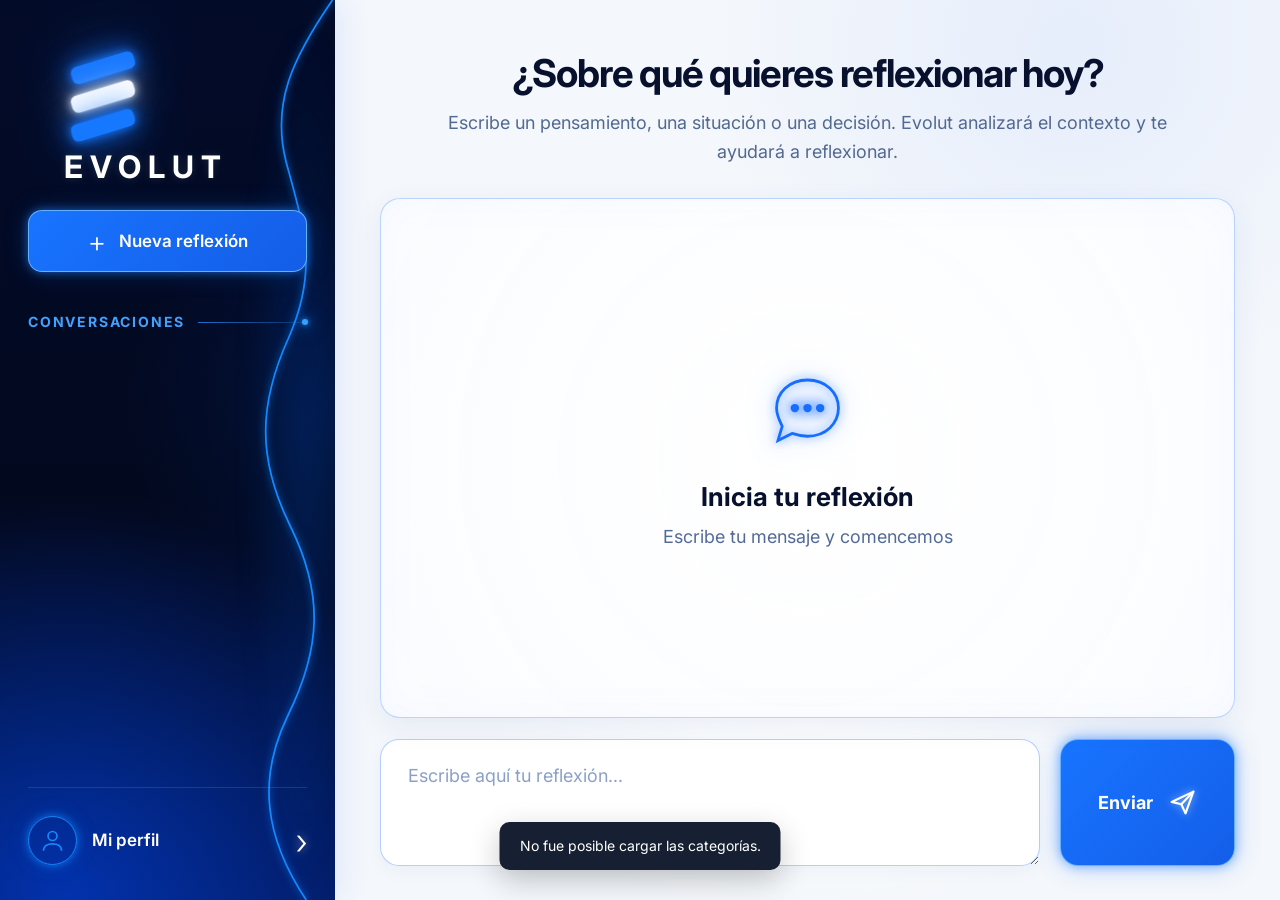
==== commit ca565d0a: "Añadido datos." ====
--- a/frontend/pages/home.html
+++ b/frontend/pages/home.html
@@ -193,8 +193,6 @@
 
                 <!-- =================================================
                      LISTA DE CONVERSACIONES
-
-                     home.js seguirá llenando este contenedor
                 ================================================== -->
 
                 <div
@@ -280,6 +278,27 @@
 
 
             <!-- =================================================
+                 CATEGORÍA DE LA CONVERSACIÓN
+            ================================================== -->
+
+            <div
+                id="categoriaConversacion"
+                class="categoria-conversacion"
+                hidden>
+
+                <span class="categoria-label">
+                    CATEGORÍA
+                </span>
+
+                <span
+                    id="categoriaConversacionNombre"
+                    class="categoria-nombre">
+                </span>
+
+            </div>
+
+
+            <!-- =================================================
                  ÁREA DEL CHAT
             ================================================== -->
 
--- a/frontend/css/home.css
+++ b/frontend/css/home.css
@@ -1408,4 +1408,67 @@
 
     }
 
+}
+
+/* =========================================
+   OPCIONES DE CONVERSACIÓN
+========================================= */
+
+.conversation {
+    position: relative;
+    padding-right: 42px;
+}
+
+.conversation-title {
+    display: block;
+
+    overflow: hidden;
+
+    text-overflow: ellipsis;
+
+    white-space: nowrap;
+}
+
+.conversation-delete {
+    position: absolute;
+
+    right: 10px;
+
+    top: 50%;
+
+    transform: translateY(-50%);
+
+    width: 28px;
+
+    height: 28px;
+
+    display: flex;
+
+    align-items: center;
+
+    justify-content: center;
+
+    background: transparent;
+
+    color: rgba(255, 255, 255, 0.65);
+
+    border-radius: 8px;
+
+    font-size: 20px;
+
+    line-height: 1;
+
+    opacity: 0;
+
+    transition: 0.2s ease;
+}
+
+.conversation:hover .conversation-delete {
+    opacity: 1;
+}
+
+.conversation-delete:hover {
+    background: rgba(37, 99, 235, 0.25);
+
+    color: white;
 }
